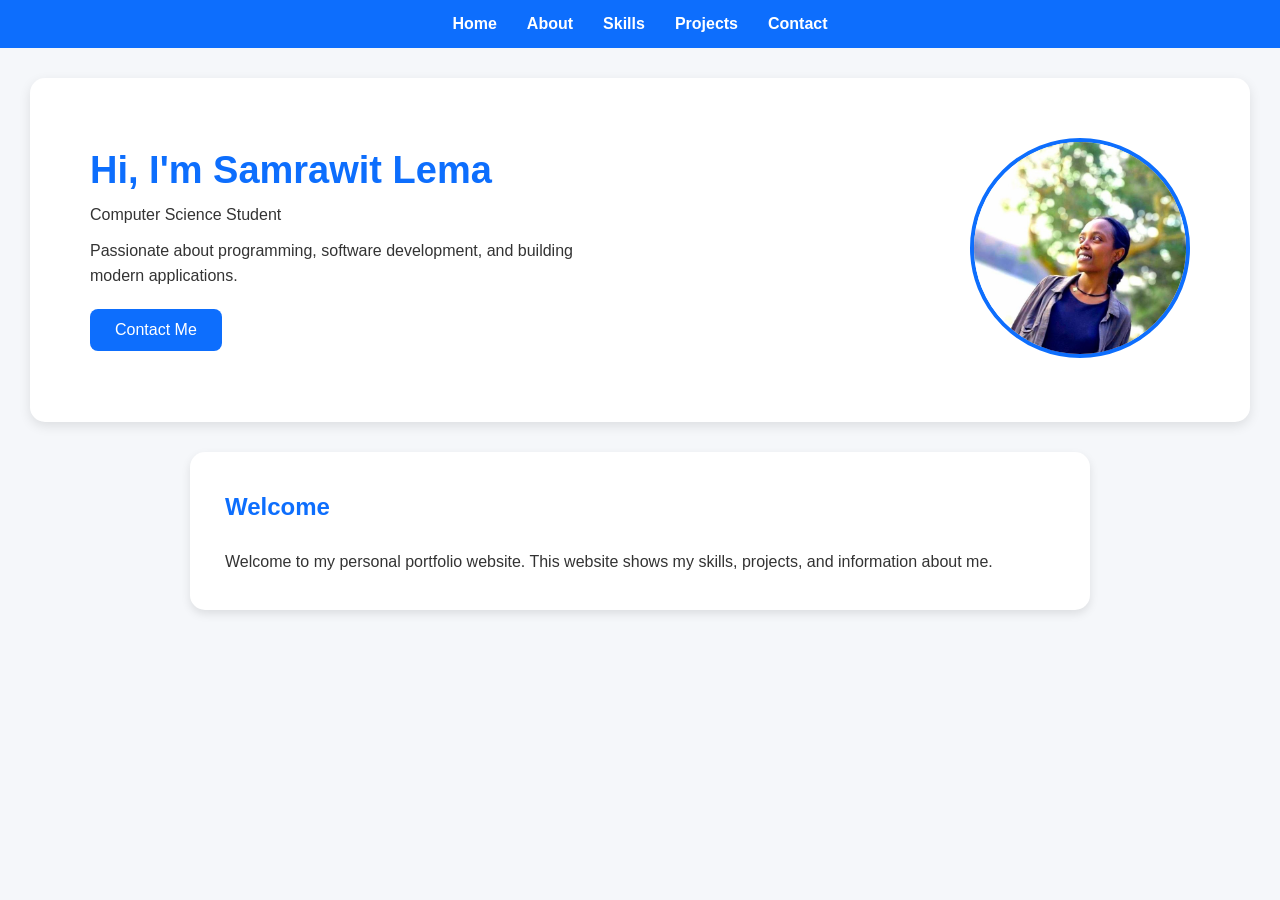
==== index.html @ cf8767c4 "Add files via upload" ====
<!DOCTYPE html>
<html>
<head>
<title>Samrawit Lema | Portfolio</title>
<link rel="stylesheet" href="style.css">
</head>

<body>

<nav>
<ul class="nav-menu">
<li><a href="index.html">Home</a></li>
<li><a href="about.html">About</a></li>
<li><a href="skills.html">Skills</a></li>
<li><a href="projects.html">Projects</a></li>
<li><a href="contact.html">Contact</a></li>
</ul>
</nav>

<header class="hero">

<div class="hero-text">
<h1>Hi, I'm Samrawit Lema</h1>
<p>Computer Science Student</p>

<p>
Passionate about programming, software development,
and building modern applications.
</p>

<a href="contact.html" class="btn">Contact Me</a>
</div>

<div class="hero-image">
<img src="profile.jpg" alt="My Profile Picture">
</div>

</header>

<section>
<h2>Welcome</h2>

<p>
Welcome to my personal portfolio website. This website shows my skills,
projects, and information about me.
</p>

</section>

</body>
</html>
---- style.css ----
/* RESET */
*{
margin:0;
padding:0;
box-sizing:border-box;
}

/* BODY */
body{
font-family: 'Segoe UI', Arial, sans-serif;
background:#f5f7fa;
color:#333;
}

/* NAVBAR */
nav{
background:#0d6efd;
padding:15px;
}

.nav-menu{
display:flex;
justify-content:center;
gap:30px;
list-style:none;
}

.nav-menu a{
color:white;
text-decoration:none;
font-weight:bold;
transition:0.3s;
}

.nav-menu a:hover{
color:#ffd43b;
}

/* HERO SECTION */
.hero{
display:flex;
align-items:center;
justify-content:space-between;
flex-wrap:wrap;
padding:60px;
margin:30px;

background:white;
border-radius:15px;
box-shadow:0 4px 12px rgba(0,0,0,0.1);
}

.hero-text{
max-width:500px;
}

.hero-text h1{
font-size:38px;
color:#0d6efd;
}

.hero-text p{
margin-top:10px;
line-height:1.6;
}

/* BUTTON */
.btn{
display:inline-block;
margin-top:20px;
padding:12px 25px;
background:#0d6efd;
color:white;
text-decoration:none;
border-radius:8px;
transition:0.3s;
}

.btn:hover{
background:#0b5ed7;
}

/* IMAGE */
.hero-image img{
width:220px;
height:220px;
border-radius:50%;
object-fit:cover;
border:4px solid #0d6efd;
}

/* SECTION */
section{
max-width:900px;
margin:20px auto;
padding:35px;

background:white;
border-radius:15px;
box-shadow:0 4px 10px rgba(0,0,0,0.1);

line-height:1.7;
}

/* HEADINGS */
h2{
color:#0d6efd;
margin-bottom:20px;
}

/* PROJECTS */
h3{
margin-top:15px;
color:#333;
}

/* ABOUT PAGE */
.about-container{
display:flex;
align-items:center;
justify-content:center;
gap:40px;
flex-wrap:wrap;
}

.about-image img{
width:200px;
height:200px;
border-radius:50%;
border:4px solid #0d6efd;
}
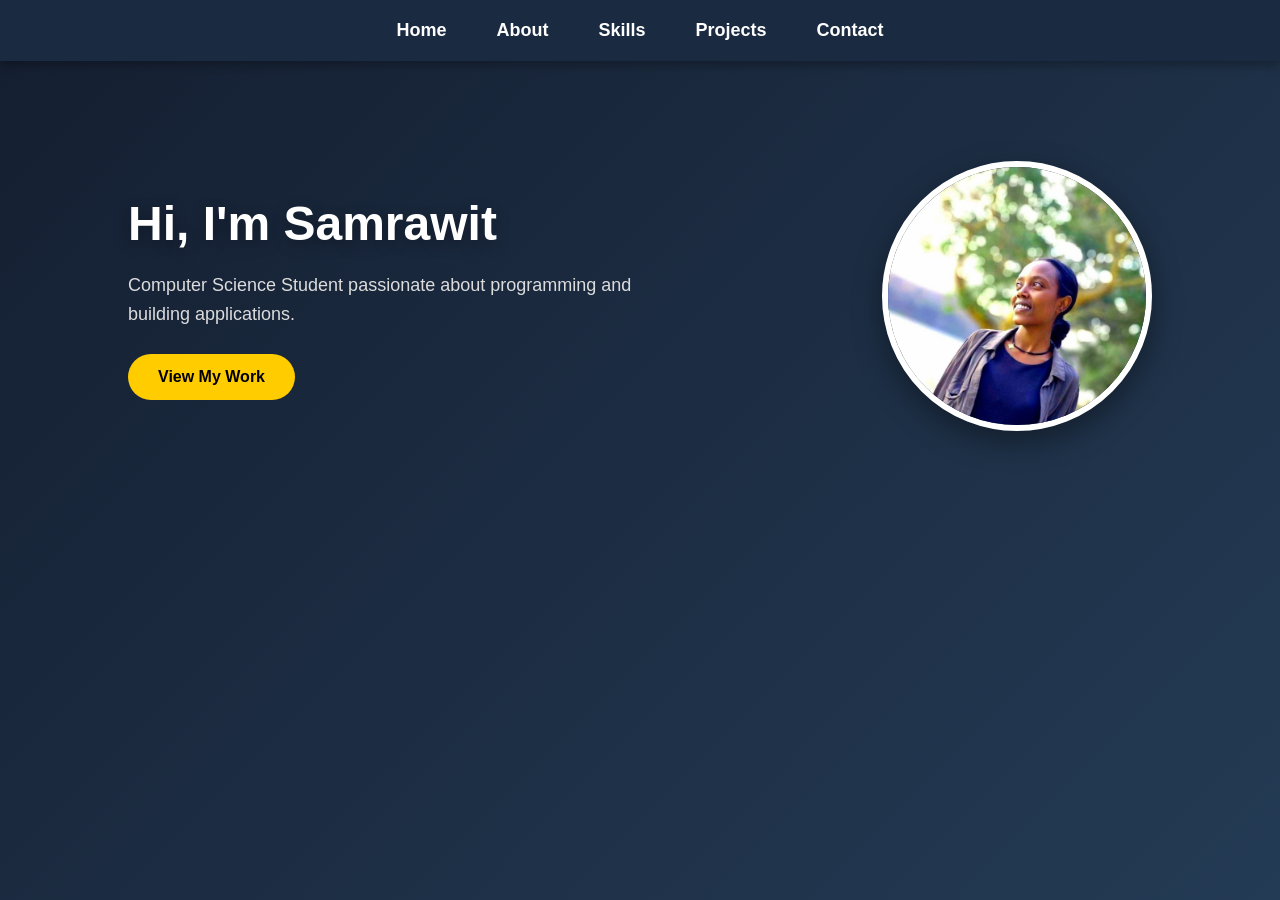
==== commit 9a257d41: "Add files via upload" ====
--- a/index.html
+++ b/index.html
@@ -1,7 +1,7 @@
 <!DOCTYPE html>
 <html>
 <head>
-<title>Samrawit Lema | Portfolio</title>
+<title>Home</title>
 <link rel="stylesheet" href="style.css">
 </head>
 
@@ -17,33 +17,17 @@
 </ul>
 </nav>
 
-<header class="hero">
+<section class="hero">
 
-<div class="hero-text">
-<h1>Hi, I'm Samrawit Lema</h1>
-<p>Computer Science Student</p>
-
-<p>
-Passionate about programming, software development,
-and building modern applications.
-</p>
-
-<a href="contact.html" class="btn">Contact Me</a>
+<div class="hero-content">
+  <h1>Hi, I'm Samrawit</h1>
+  <p>Computer Science Student passionate about programming and building applications.</p>
+  <a href="projects.html" class="btn">View My Work</a>
 </div>
 
 <div class="hero-image">
-<img src="profile.jpg" alt="My Profile Picture">
+  <img src="profile.jpg" alt="My Photo">
 </div>
-
-</header>
-
-<section>
-<h2>Welcome</h2>
-
-<p>
-Welcome to my personal portfolio website. This website shows my skills,
-projects, and information about me.
-</p>
 
 </section>
 
--- a/style.css
+++ b/style.css
@@ -1,131 +1,271 @@
-/* RESET */
-*{
-margin:0;
-padding:0;
-box-sizing:border-box;
-}
-
-/* BODY */
-body{
-font-family: 'Segoe UI', Arial, sans-serif;
-background:#f5f7fa;
-color:#333;
+/*RESET */
+* {
+  margin: 0;
+  padding: 0;
+  box-sizing: border-box;
+  font-family: 'Segoe UI', Tahoma, Geneva, Verdana, sans-serif;
+}
+
+/* BODY & BACKGROUND */
+body {
+  background: linear-gradient(135deg, #141e30, #243b55);
+  color: #fff;
+  min-height: 100vh;
 }
 
 /* NAVBAR */
-nav{
-background:#0d6efd;
-padding:15px;
-}
-
-.nav-menu{
-display:flex;
-justify-content:center;
-gap:30px;
-list-style:none;
-}
-
-.nav-menu a{
-color:white;
-text-decoration:none;
-font-weight:bold;
-transition:0.3s;
-}
-
-.nav-menu a:hover{
-color:#ffd43b;
-}
-
-/* HERO SECTION */
-.hero{
-display:flex;
-align-items:center;
-justify-content:space-between;
-flex-wrap:wrap;
-padding:60px;
-margin:30px;
-
-background:white;
-border-radius:15px;
-box-shadow:0 4px 12px rgba(0,0,0,0.1);
-}
-
-.hero-text{
-max-width:500px;
-}
-
-.hero-text h1{
-font-size:38px;
-color:#0d6efd;
-}
-
-.hero-text p{
-margin-top:10px;
-line-height:1.6;
+nav {
+  background: #1a2a40;
+  padding: 20px 0;
+  box-shadow: 0 4px 10px rgba(0,0,0,0.3);
+}
+
+.nav-menu {
+  display: flex;
+  justify-content: center;
+  list-style: none;
+}
+
+.nav-menu li {
+  margin: 0 25px;
+}
+
+.nav-menu a {
+  color: white;
+  text-decoration: none;
+  font-size: 18px;
+  font-weight: 600;
+  transition: 0.3s;
+}
+
+.nav-menu a:hover {
+  color: #ffcc00;
+}
+
+/*HERO SECTION */
+.hero {
+  display: flex;
+  align-items: center;
+  justify-content: space-between;
+  padding: 100px 10%;
+  gap: 50px;
+}
+
+.hero-content {
+  max-width: 50%;
+}
+
+.hero-content h1 {
+  font-size: 48px;
+  font-weight: 700;
+  margin-bottom: 20px;
+  color: white;
+  text-shadow: 0 4px 15px rgba(0,0,0,0.3);
+}
+
+.hero-content p {
+  font-size: 18px;
+  margin-bottom: 25px;
+  color: #dcdcdc;
+  line-height: 1.6;
+}
+
+/* HERO IMAGE */
+.hero-image img {
+  width: 270px;
+  height: 270px;
+  border-radius: 50%;
+  object-fit: cover;
+  border: 6px solid white;
+  box-shadow: 0 10px 30px rgba(0,0,0,0.4);
 }
 
 /* BUTTON */
-.btn{
-display:inline-block;
-margin-top:20px;
-padding:12px 25px;
-background:#0d6efd;
-color:white;
-text-decoration:none;
-border-radius:8px;
-transition:0.3s;
-}
-
-.btn:hover{
-background:#0b5ed7;
-}
-
-/* IMAGE */
-.hero-image img{
-width:220px;
-height:220px;
-border-radius:50%;
-object-fit:cover;
-border:4px solid #0d6efd;
-}
-
-/* SECTION */
-section{
-max-width:900px;
-margin:20px auto;
-padding:35px;
-
-background:white;
-border-radius:15px;
-box-shadow:0 4px 10px rgba(0,0,0,0.1);
-
-line-height:1.7;
-}
-
-/* HEADINGS */
-h2{
-color:#0d6efd;
-margin-bottom:20px;
-}
-
-/* PROJECTS */
-h3{
-margin-top:15px;
-color:#333;
-}
-
-/* ABOUT PAGE */
-.about-container{
-display:flex;
-align-items:center;
-justify-content:center;
-gap:40px;
-flex-wrap:wrap;
-}
-
-.about-image img{
-width:200px;
-height:200px;
-border-radius:50%;
-border:4px solid #0d6efd;
+.btn {
+  display: inline-block;
+  padding: 14px 30px;
+  background: #ffcc00;
+  color: black;
+  text-decoration: none;
+  border-radius: 30px;
+  font-weight: bold;
+  transition: 0.3s;
+}
+
+.btn:hover {
+  background: white;
+  transform: scale(1.05);
+}
+
+/* CONTAINER */
+.container {
+  width: 90%;
+  max-width: 1200px;
+  margin: 0 auto;
+  text-align: center;
+  padding: 60px 0;
+}
+
+/*TITLES*/
+.title {
+  font-size: 42px;
+  margin-bottom: 50px;
+  color: #ffffff;
+  font-weight: 700;
+}
+
+/*THE GRID (CARDS) */
+.grid {
+  display: flex;
+  flex-wrap: nowrap;      
+  justify-content: center;  
+  align-items: flex-start;
+  gap: 20px;                  
+}
+
+.card {
+  flex: 0 1 180px;                    
+  background: rgba(255,255,255,0.1);
+  padding: 20px;
+  border-radius: 20px;
+  box-shadow: 0 8px 20px rgba(0,0,0,0.15);
+  color: white;
+  text-align: center;
+  transition: 0.3s;
+}
+
+.card:hover {
+  transform: translateY(-8px) scale(1.03);
+}
+
+.card h3 {
+  color: #ffcc00;
+  margin-bottom: 10px;
+  font-size: 18px;
+  font-weight: 700;
+}
+
+.card p {
+  color: #f0f0f0;
+  font-size: 14px;
+  line-height: 1.5;
+}
+
+/* CONTACT GRID */
+.contact-grid {
+  display: grid;
+  grid-template-columns: 1fr 1fr;
+  gap: 30px;
+  margin-top: 40px;
+}
+
+.contact-info {
+  background: rgba(255,255,255,0.1);
+  padding: 30px;
+  border-radius: 15px;
+  box-shadow: 0 5px 15px rgba(0,0,0,0.2);
+  text-align: left;
+  color: white;
+}
+
+.contact-info h3 {
+  margin-bottom: 15px;
+  color: #ffcc00;
+}
+
+.contact-info p {
+  margin-bottom: 10px;
+}
+
+form {
+  background: rgba(255,255,255,0.1);
+  padding: 30px;
+  border-radius: 15px;
+  box-shadow: 0 5px 15px rgba(0,0,0,0.2);
+  color: white;
+}
+
+input,
+textarea {
+  width: 100%;
+  padding: 12px;
+  margin: 10px 0;
+  border-radius: 8px;
+  border: 1px solid #fff;
+  background: rgba(255,255,255,0.2);
+  color: white;
+}
+
+input::placeholder,
+textarea::placeholder {
+  color: #ddd;
+}
+
+button {
+  width: 100%;
+  padding: 12px;
+  background: #2d6cdf;
+  color: white;
+  border: none;
+  border-radius: 8px;
+  cursor: pointer;
+  transition: 0.3s;
+}
+
+button:hover {
+  background: #1a4fb3;
+}
+
+/*FOOTER*/
+footer {
+  text-align: center;
+  padding: 20px;
+  background: #1a2a40;
+  color: white;
+  margin-top: 40px;
+}
+
+/*RESPONSIVE*/
+@media (max-width: 768px) {
+  .hero {
+    flex-direction: column;
+    text-align: center;
+    padding: 60px 5%;
+  }
+
+  .hero-content {
+    max-width: 100%;
+  }
+
+  .hero-content h1 {
+    font-size: 32px;
+  }
+
+  .hero-image img {
+    width: 200px;
+    height: 200px;
+    margin-top: 20px;
+  }
+
+  .nav-menu {
+    flex-direction: column;
+  }
+
+  .nav-menu li {
+    margin: 10px 0;
+  }
+
+  .grid {
+    flex-wrap: wrap;          
+    justify-content: center; 
+  }
+
+  .card {
+    flex: 0 1 100%;           
+    margin-bottom: 20px;
+  }
+
+  .contact-grid {
+    grid-template-columns: 1fr;
+  }
 }
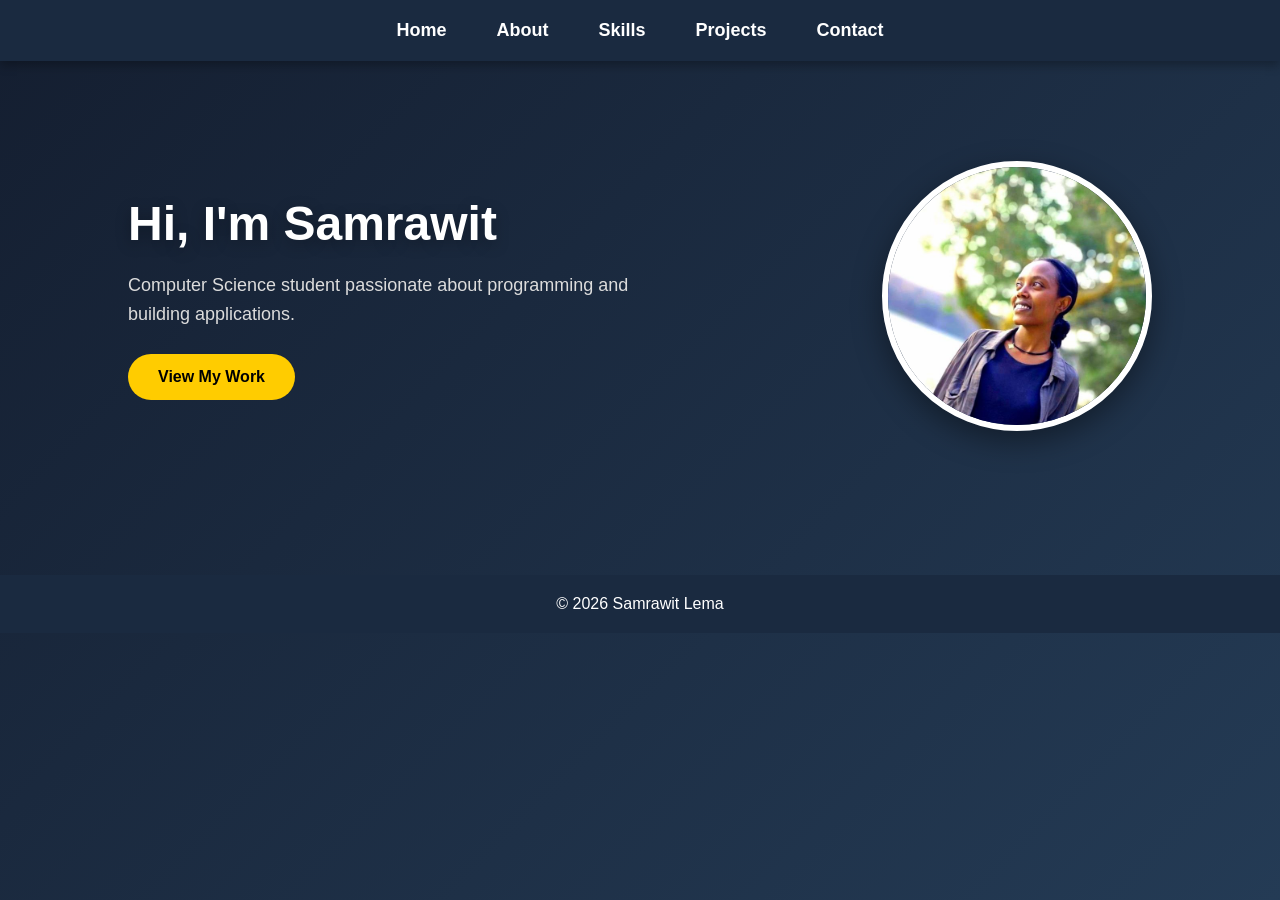
==== commit 3418c859: "Add files via upload" ====
--- a/index.html
+++ b/index.html
@@ -1,35 +1,35 @@
 <!DOCTYPE html>
 <html>
 <head>
-<title>Home</title>
-<link rel="stylesheet" href="style.css">
+  <title>Home</title>
+  <link rel="stylesheet" href="style.css">
 </head>
-
 <body>
 
 <nav>
-<ul class="nav-menu">
-<li><a href="index.html">Home</a></li>
-<li><a href="about.html">About</a></li>
-<li><a href="skills.html">Skills</a></li>
-<li><a href="projects.html">Projects</a></li>
-<li><a href="contact.html">Contact</a></li>
-</ul>
+  <ul class="nav-menu">
+    <li><a href="index.html">Home</a></li>
+    <li><a href="about.html">About</a></li>
+    <li><a href="skills.html">Skills</a></li>
+    <li><a href="projects.html">Projects</a></li>
+    <li><a href="contact.html">Contact</a></li>
+  </ul>
 </nav>
 
 <section class="hero">
+  <div class="hero-content">
+    <h1>Hi, I'm Samrawit</h1>
+    <p>Computer Science student passionate about programming and building applications.</p>
+    <a href="projects.html" class="btn">View My Work</a>
+  </div>
+  <div class="hero-image">
+    <img src="profile.jpg" alt="My Photo">
+  </div>
+</section>
 
-<div class="hero-content">
-  <h1>Hi, I'm Samrawit</h1>
-  <p>Computer Science Student passionate about programming and building applications.</p>
-  <a href="projects.html" class="btn">View My Work</a>
-</div>
-
-<div class="hero-image">
-  <img src="profile.jpg" alt="My Photo">
-</div>
-
-</section>
+<footer>
+  &copy; 2026 Samrawit Lema
+</footer>
 
 </body>
 </html>
--- a/style.css
+++ b/style.css
@@ -1,4 +1,4 @@
-/*RESET */
+/* ================= RESET ================= */
 * {
   margin: 0;
   padding: 0;
@@ -6,14 +6,14 @@
   font-family: 'Segoe UI', Tahoma, Geneva, Verdana, sans-serif;
 }
 
-/* BODY & BACKGROUND */
+/* ================= BODY ================= */
 body {
   background: linear-gradient(135deg, #141e30, #243b55);
   color: #fff;
   min-height: 100vh;
 }
 
-/* NAVBAR */
+/* ================= NAVBAR ================= */
 nav {
   background: #1a2a40;
   padding: 20px 0;
@@ -42,7 +42,7 @@
   color: #ffcc00;
 }
 
-/*HERO SECTION */
+/* ================= HERO SECTION ================= */
 .hero {
   display: flex;
   align-items: center;
@@ -53,6 +53,7 @@
 
 .hero-content {
   max-width: 50%;
+  text-align: left;
 }
 
 .hero-content h1 {
@@ -80,7 +81,7 @@
   box-shadow: 0 10px 30px rgba(0,0,0,0.4);
 }
 
-/* BUTTON */
+/* ================= BUTTONS ================= */
 .btn {
   display: inline-block;
   padding: 14px 30px;
@@ -97,7 +98,7 @@
   transform: scale(1.05);
 }
 
-/* CONTAINER */
+/* ================= CONTAINER ================= */
 .container {
   width: 90%;
   max-width: 1200px;
@@ -106,7 +107,7 @@
   padding: 60px 0;
 }
 
-/*TITLES*/
+/* ================= TITLES ================= */
 .title {
   font-size: 42px;
   margin-bottom: 50px;
@@ -114,18 +115,18 @@
   font-weight: 700;
 }
 
-/*THE GRID (CARDS) */
+/* ================= CARDS GRID ================= */
 .grid {
   display: flex;
-  flex-wrap: nowrap;      
-  justify-content: center;  
+  flex-wrap: nowrap;          /* horizontal row */
+  justify-content: center;    /* center horizontally */
   align-items: flex-start;
-  gap: 20px;                  
+  gap: 20px;
 }
 
 .card {
-  flex: 0 1 180px;                    
-  background: rgba(255,255,255,0.1);
+  flex: 0 1 180px;                     /* card width */
+  background: rgba(255,255,255,0.1);   /* transparent card */
   padding: 20px;
   border-radius: 20px;
   box-shadow: 0 8px 20px rgba(0,0,0,0.15);
@@ -151,10 +152,10 @@
   line-height: 1.5;
 }
 
-/* CONTACT GRID */
+/* ================= CONTACT GRID ================= */
 .contact-grid {
   display: grid;
-  grid-template-columns: 1fr 1fr;
+  grid-template-columns: 1fr 1fr; /* info + form */
   gap: 30px;
   margin-top: 40px;
 }
@@ -164,7 +165,7 @@
   padding: 30px;
   border-radius: 15px;
   box-shadow: 0 5px 15px rgba(0,0,0,0.2);
-  text-align: left;
+  text-align: center;
   color: white;
 }
 
@@ -183,6 +184,7 @@
   border-radius: 15px;
   box-shadow: 0 5px 15px rgba(0,0,0,0.2);
   color: white;
+  text-align: center;
 }
 
 input,
@@ -216,7 +218,7 @@
   background: #1a4fb3;
 }
 
-/*FOOTER*/
+/* ================= FOOTER ================= */
 footer {
   text-align: center;
   padding: 20px;
@@ -225,7 +227,7 @@
   margin-top: 40px;
 }
 
-/*RESPONSIVE*/
+/* ================= RESPONSIVE ================= */
 @media (max-width: 768px) {
   .hero {
     flex-direction: column;
@@ -256,12 +258,12 @@
   }
 
   .grid {
-    flex-wrap: wrap;          
-    justify-content: center; 
+    flex-wrap: wrap;
+    justify-content: center;
   }
 
   .card {
-    flex: 0 1 100%;           
+    flex: 0 1 100%;
     margin-bottom: 20px;
   }
 
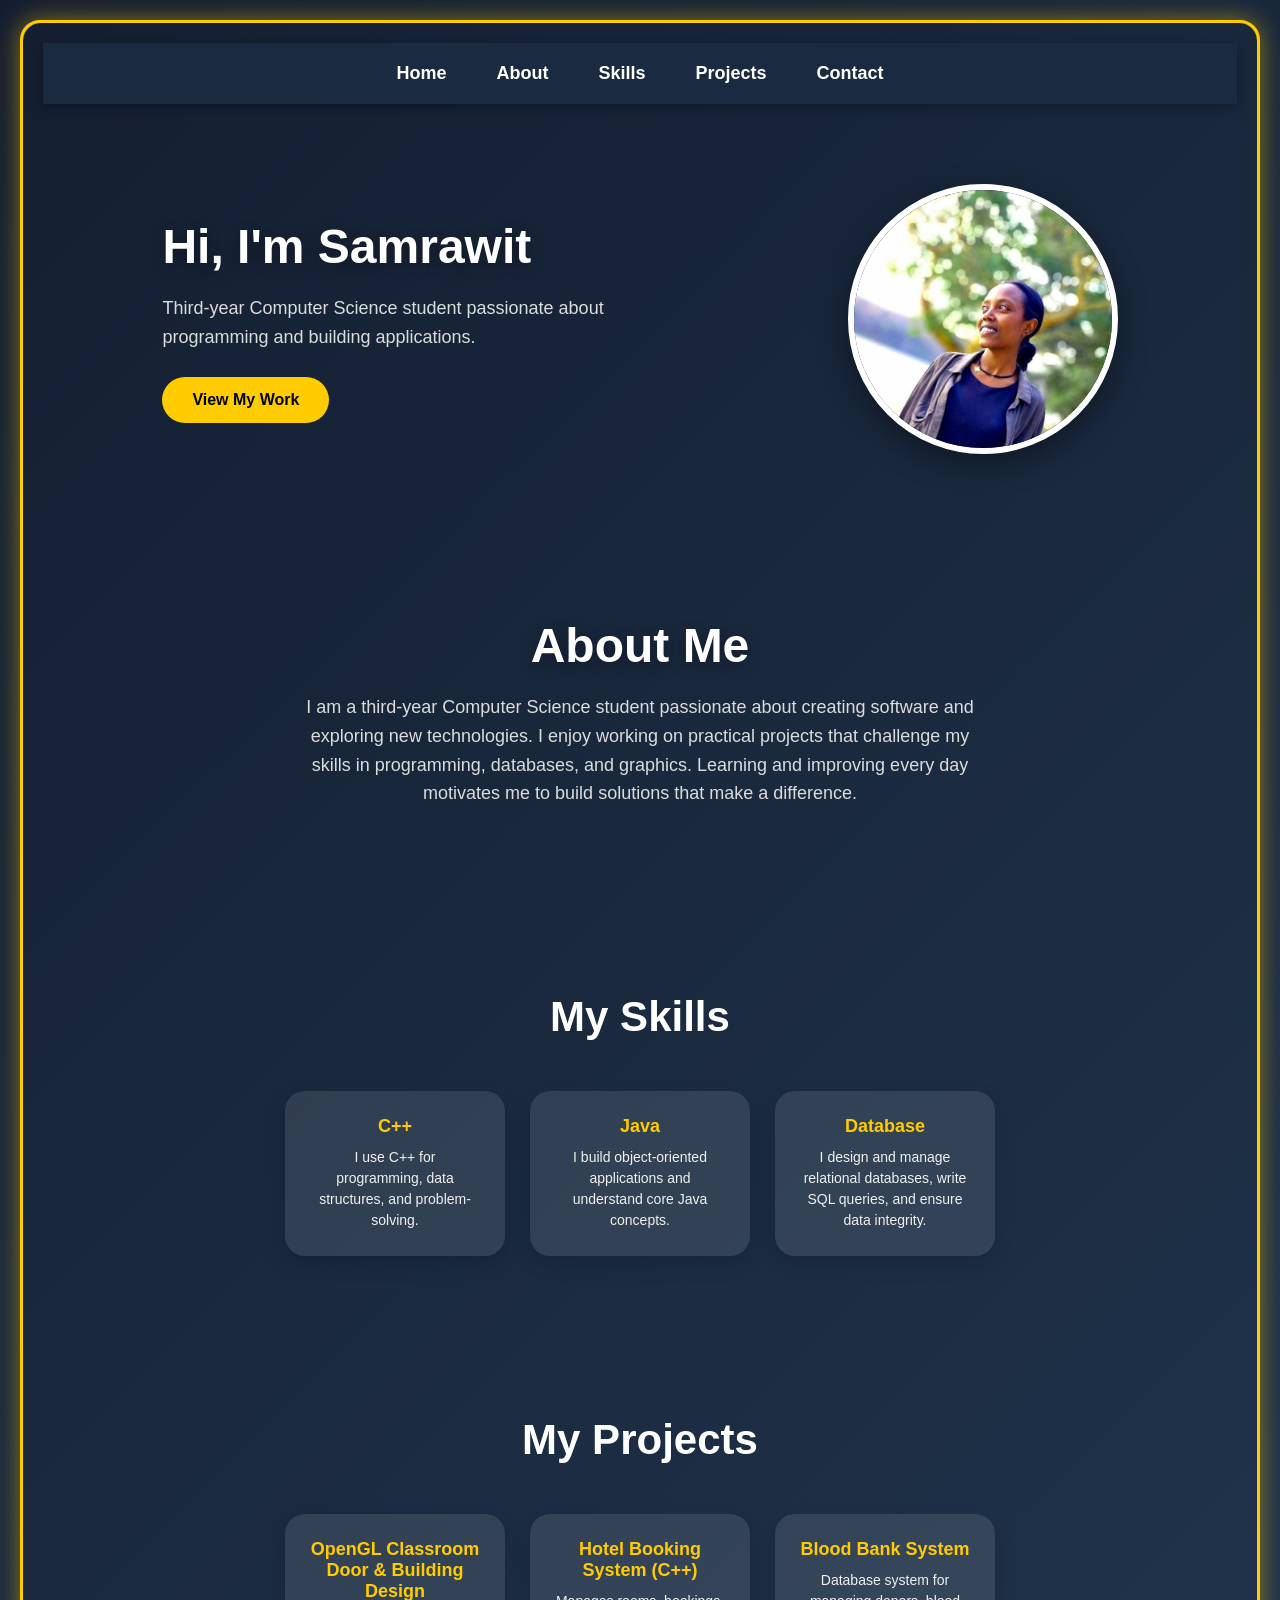
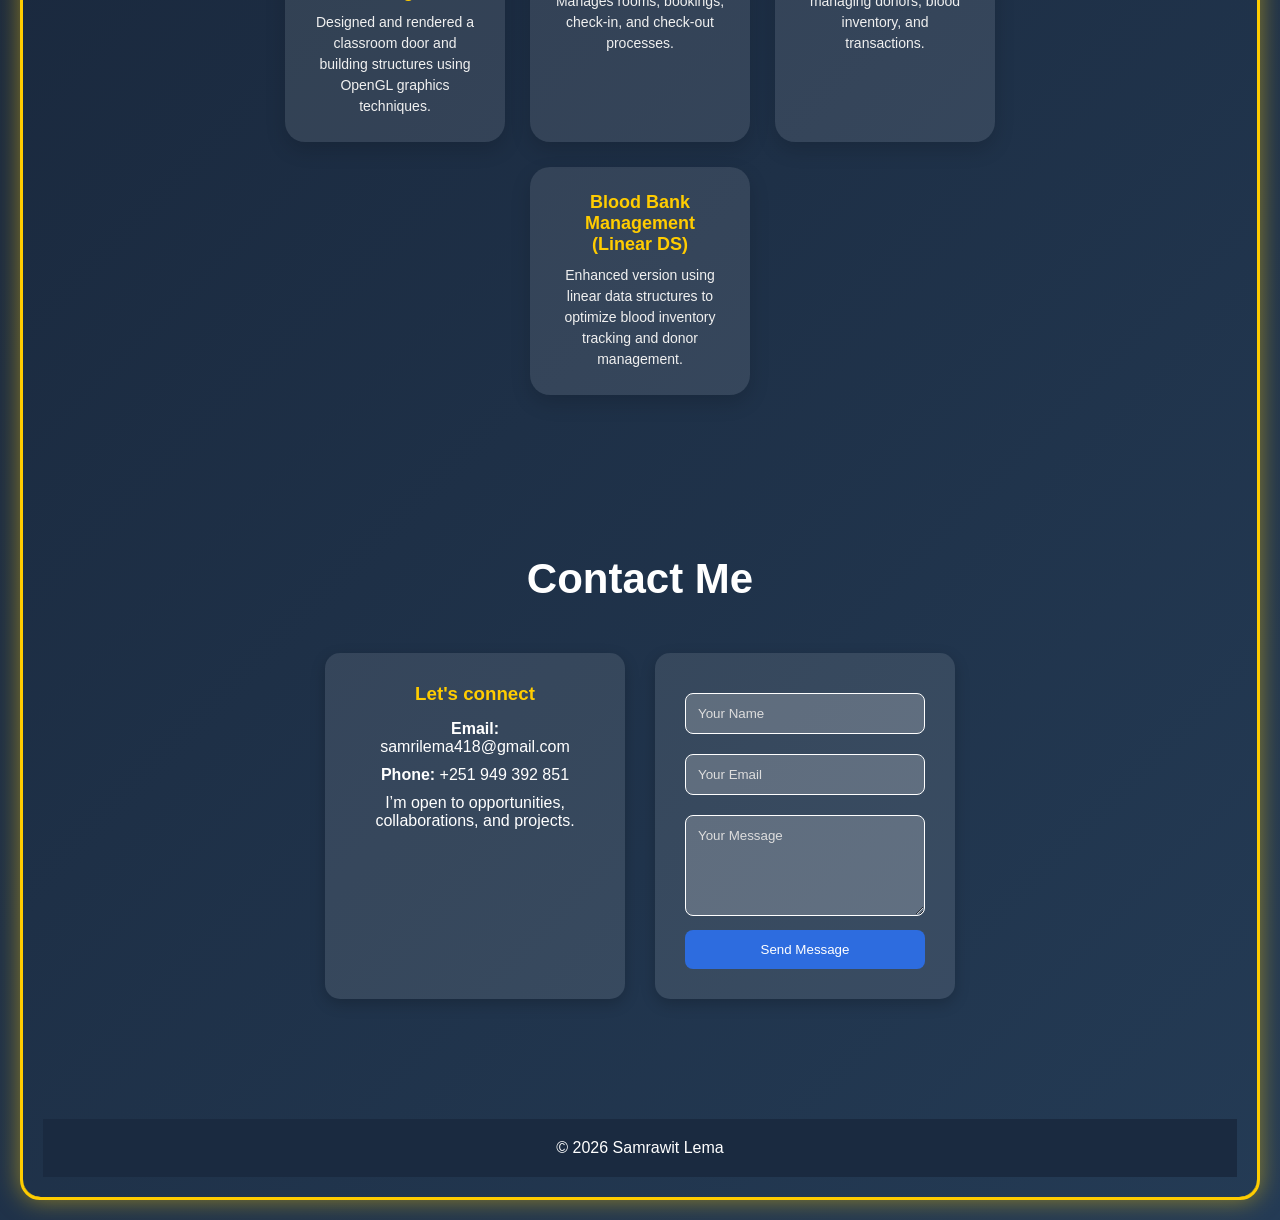
==== commit e95e8fa6: "Add files via upload" ====
--- a/index.html
+++ b/index.html
@@ -1,35 +1,125 @@
 <!DOCTYPE html>
-<html>
+<html lang="en">
 <head>
-  <title>Home</title>
-  <link rel="stylesheet" href="style.css">
+<meta charset="UTF-8">
+<title>Samrawit Lema | Portfolio</title>
+<link rel="stylesheet" href="style.css">
 </head>
+
 <body>
 
+<!-- NAVBAR -->
 <nav>
   <ul class="nav-menu">
-    <li><a href="index.html">Home</a></li>
-    <li><a href="about.html">About</a></li>
-    <li><a href="skills.html">Skills</a></li>
-    <li><a href="projects.html">Projects</a></li>
-    <li><a href="contact.html">Contact</a></li>
+    <li><a href="#home">Home</a></li>
+    <li><a href="#about">About</a></li>
+    <li><a href="#skills">Skills</a></li>
+    <li><a href="#projects">Projects</a></li>
+    <li><a href="#contact">Contact</a></li>
   </ul>
 </nav>
 
-<section class="hero">
+<!-- HOME -->
+<section id="home" class="hero">
   <div class="hero-content">
     <h1>Hi, I'm Samrawit</h1>
-    <p>Computer Science student passionate about programming and building applications.</p>
-    <a href="projects.html" class="btn">View My Work</a>
+    <p>Third-year Computer Science student passionate about programming and building applications.</p>
+    <a href="#projects" class="btn">View My Work</a>
   </div>
   <div class="hero-image">
     <img src="profile.jpg" alt="My Photo">
   </div>
 </section>
 
+<!-- ABOUT -->
+<section id="about" class="hero">
+  <div class="hero-content">
+    <h1>About Me</h1>
+    <p>
+      I am a third-year Computer Science student passionate about creating software and exploring new technologies. 
+      I enjoy working on practical projects that challenge my skills in programming, databases, and graphics. 
+      Learning and improving every day motivates me to build solutions that make a difference.
+    </p>
+  </div>
+</section>
+
+<!-- SKILLS -->
+<section id="skills" class="container">
+  <h2 class="title">My Skills</h2>
+
+  <div class="grid">
+    <div class="card">
+      <h3>C++</h3>
+      <p>I use C++ for programming, data structures, and problem-solving.</p>
+    </div>
+
+    <div class="card">
+      <h3>Java</h3>
+      <p>I build object-oriented applications and understand core Java concepts.</p>
+    </div>
+
+   <div class="card">
+  <h3>Database</h3>
+  <p>I design and manage relational databases, write SQL queries, and ensure data integrity.</p>
+</div>
+
+  </div>
+</section>
+
+<!-- PROJECTS -->
+<section id="projects" class="container">
+  <h2 class="title">My Projects</h2>
+
+  <dive class="grid">
+  <div class="card">
+    <h3>OpenGL Classroom Door & Building Design</h3>
+    <p>Designed and rendered a classroom door and building structures using OpenGL graphics techniques.</p>
+  </div>
+
+
+    <div class="card">
+      <h3>Hotel Booking System (C++)</h3>
+      <p>Manages rooms, bookings, check-in, and check-out processes.</p>
+    </div>
+
+    <div class="card">
+      <h3>Blood Bank System</h3>
+      <p>Database system for managing donors, blood inventory, and transactions.</p>
+    </div>
+
+    
+    <div class="card">
+  <h3>Blood Bank Management (Linear DS)</h3>
+  <p>Enhanced version using linear data structures to optimize blood inventory tracking and donor management.</p>
+</div>
+
+  </div>
+</section>
+
+<!-- CONTACT -->
+<section id="contact" class="container">
+  <h2 class="title">Contact Me</h2>
+
+  <div class="contact-grid">
+    <div class="contact-info">
+      <h3>Let's connect</h3>
+      <p><strong>Email:</strong> samrilema418@gmail.com</p>
+      <p><strong>Phone:</strong> +251 949 392 851</p>
+      <p>I’m open to opportunities, collaborations, and projects.</p>
+    </div>
+
+    <form>
+      <input type="text" placeholder="Your Name" required>
+      <input type="email" placeholder="Your Email" required>
+      <textarea rows="5" placeholder="Your Message"></textarea>
+      <button type="submit">Send Message</button>
+    </form>
+  </div>
+</section>
+
 <footer>
   &copy; 2026 Samrawit Lema
 </footer>
-
+<script src="frame.js"></script>
 </body>
 </html>
--- a/style.css
+++ b/style.css
@@ -13,11 +13,55 @@
   min-height: 100vh;
 }
 
+html {
+  scroll-behavior: smooth;
+}
+
+/* ================= JS FRAME (NEON GLOW) ================= */
+.js-frame {
+  margin: 20px;
+  padding: 20px;
+  border: 3px solid #ffcc00;
+  border-radius: 20px;
+  box-shadow: 0 0 25px rgba(255,204,0,0.5);
+  position: relative;
+  overflow: hidden;
+  transition: 0.5s;
+}
+
+.js-frame:hover {
+  box-shadow: 0 0 40px rgba(255,204,0,0.8), 0 0 60px rgba(255,204,0,0.5);
+  transform: scale(1.01);
+}
+
+.js-frame::before {
+  content: '';
+  position: absolute;
+  top: -2px;
+  left: -2px;
+  right: -2px;
+  bottom: -2px;
+  border: 2px solid #ffcc00;
+  border-radius: 20px;
+  box-shadow: 0 0 20px #ffcc00;
+  animation: glow 2s infinite alternate;
+  pointer-events: none;
+}
+
+@keyframes glow {
+  0% { box-shadow: 0 0 20px #ffcc00; }
+  50% { box-shadow: 0 0 30px #ffcc00, 0 0 60px #ff9900; }
+  100% { box-shadow: 0 0 40px #ffcc00, 0 0 80px #ff9900; }
+}
+
 /* ================= NAVBAR ================= */
 nav {
   background: #1a2a40;
   padding: 20px 0;
   box-shadow: 0 4px 10px rgba(0,0,0,0.3);
+  position: sticky;
+  top: 0;
+  z-index: 1000;
 }
 
 .nav-menu {
@@ -42,12 +86,16 @@
   color: #ffcc00;
 }
 
-/* ================= HERO SECTION ================= */
+/* ================= SECTIONS ================= */
+section {
+  padding: 80px 10%;
+}
+
+/* ================= HERO (HOME + ABOUT) ================= */
 .hero {
   display: flex;
   align-items: center;
   justify-content: space-between;
-  padding: 100px 10%;
   gap: 50px;
 }
 
@@ -56,6 +104,21 @@
   text-align: left;
 }
 
+/* ================= ABOUT SECTION CENTERED ================= */
+#about {
+  display: flex;
+  justify-content: center;
+  align-items: center;
+  text-align: center;
+  flex-direction: column;
+}
+
+#about .hero-content {
+  max-width: 700px;
+  text-align: center;
+}
+
+/* ================= TEXT ================= */
 .hero-content h1 {
   font-size: 48px;
   font-weight: 700;
@@ -71,7 +134,7 @@
   line-height: 1.6;
 }
 
-/* HERO IMAGE */
+/* ================= HERO IMAGE ================= */
 .hero-image img {
   width: 270px;
   height: 270px;
@@ -81,7 +144,7 @@
   box-shadow: 0 10px 30px rgba(0,0,0,0.4);
 }
 
-/* ================= BUTTONS ================= */
+/* ================= BUTTON ================= */
 .btn {
   display: inline-block;
   padding: 14px 30px;
@@ -104,35 +167,33 @@
   max-width: 1200px;
   margin: 0 auto;
   text-align: center;
-  padding: 60px 0;
 }
 
 /* ================= TITLES ================= */
 .title {
   font-size: 42px;
   margin-bottom: 50px;
-  color: #ffffff;
   font-weight: 700;
 }
 
-/* ================= CARDS GRID ================= */
+/* ================= GRID ================= */
 .grid {
   display: flex;
-  flex-wrap: nowrap;          /* horizontal row */
-  justify-content: center;    /* center horizontally */
-  align-items: flex-start;
-  gap: 20px;
-}
-
+  justify-content: center;
+  align-items: stretch;
+  gap: 25px;
+  flex-wrap: wrap;
+}
+
+/* ================= CARDS ================= */
 .card {
-  flex: 0 1 180px;                     /* card width */
-  background: rgba(255,255,255,0.1);   /* transparent card */
-  padding: 20px;
+  width: 220px;
+  background: rgba(255,255,255,0.1);
+  padding: 25px;
   border-radius: 20px;
+  text-align: center;
+  transition: 0.3s;
   box-shadow: 0 8px 20px rgba(0,0,0,0.15);
-  color: white;
-  text-align: center;
-  transition: 0.3s;
 }
 
 .card:hover {
@@ -143,7 +204,6 @@
   color: #ffcc00;
   margin-bottom: 10px;
   font-size: 18px;
-  font-weight: 700;
 }
 
 .card p {
@@ -152,21 +212,24 @@
   line-height: 1.5;
 }
 
-/* ================= CONTACT GRID ================= */
+/* ================= CONTACT ================= */
 .contact-grid {
-  display: grid;
-  grid-template-columns: 1fr 1fr; /* info + form */
+  display: flex;
+  justify-content: center;
+  align-items: stretch;
   gap: 30px;
+  flex-wrap: wrap;
   margin-top: 40px;
 }
 
-.contact-info {
+.contact-info,
+form {
+  width: 300px;
   background: rgba(255,255,255,0.1);
   padding: 30px;
   border-radius: 15px;
   box-shadow: 0 5px 15px rgba(0,0,0,0.2);
   text-align: center;
-  color: white;
 }
 
 .contact-info h3 {
@@ -176,15 +239,6 @@
 
 .contact-info p {
   margin-bottom: 10px;
-}
-
-form {
-  background: rgba(255,255,255,0.1);
-  padding: 30px;
-  border-radius: 15px;
-  box-shadow: 0 5px 15px rgba(0,0,0,0.2);
-  color: white;
-  text-align: center;
 }
 
 input,
@@ -232,7 +286,6 @@
   .hero {
     flex-direction: column;
     text-align: center;
-    padding: 60px 5%;
   }
 
   .hero-content {
@@ -258,16 +311,16 @@
   }
 
   .grid {
-    flex-wrap: wrap;
-    justify-content: center;
+    flex-direction: column;
+    align-items: center;
   }
 
   .card {
-    flex: 0 1 100%;
-    margin-bottom: 20px;
+    width: 90%;
   }
 
   .contact-grid {
-    grid-template-columns: 1fr;
+    flex-direction: column;
+    align-items: center;
   }
 }
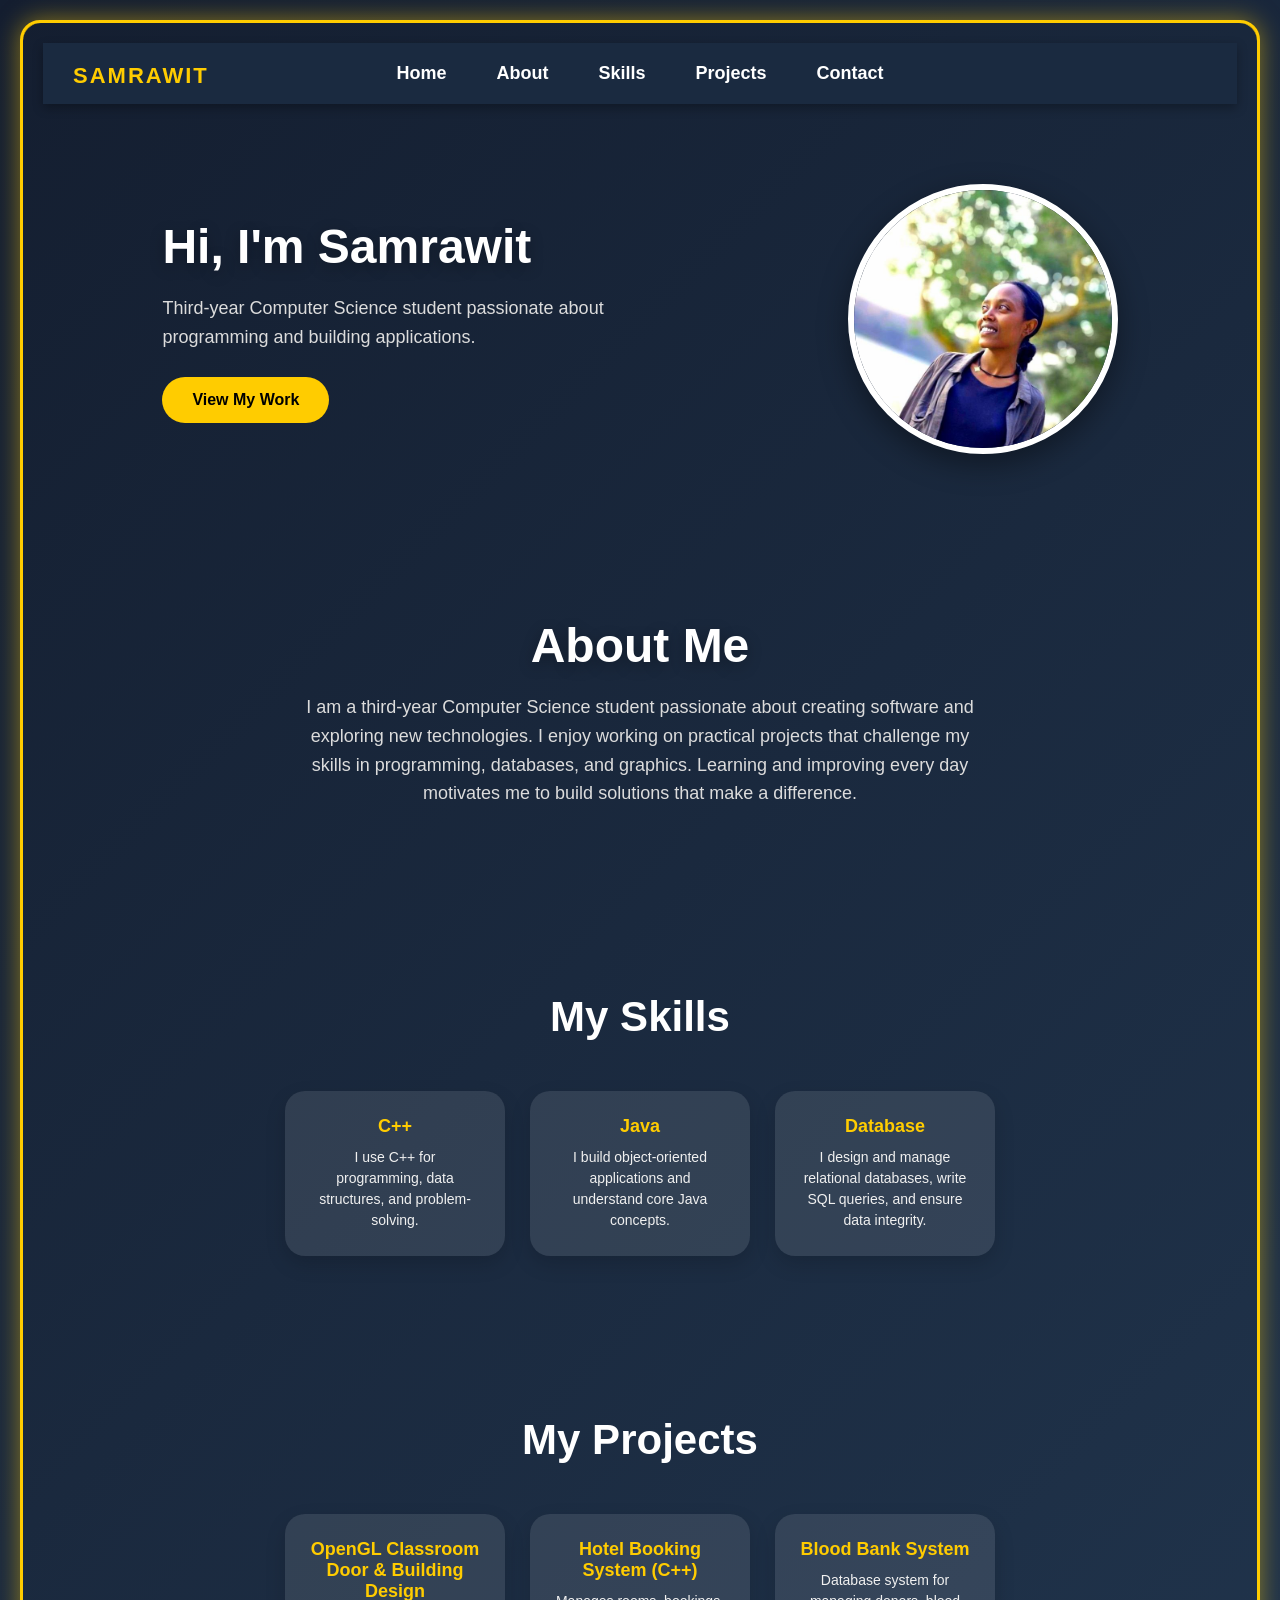
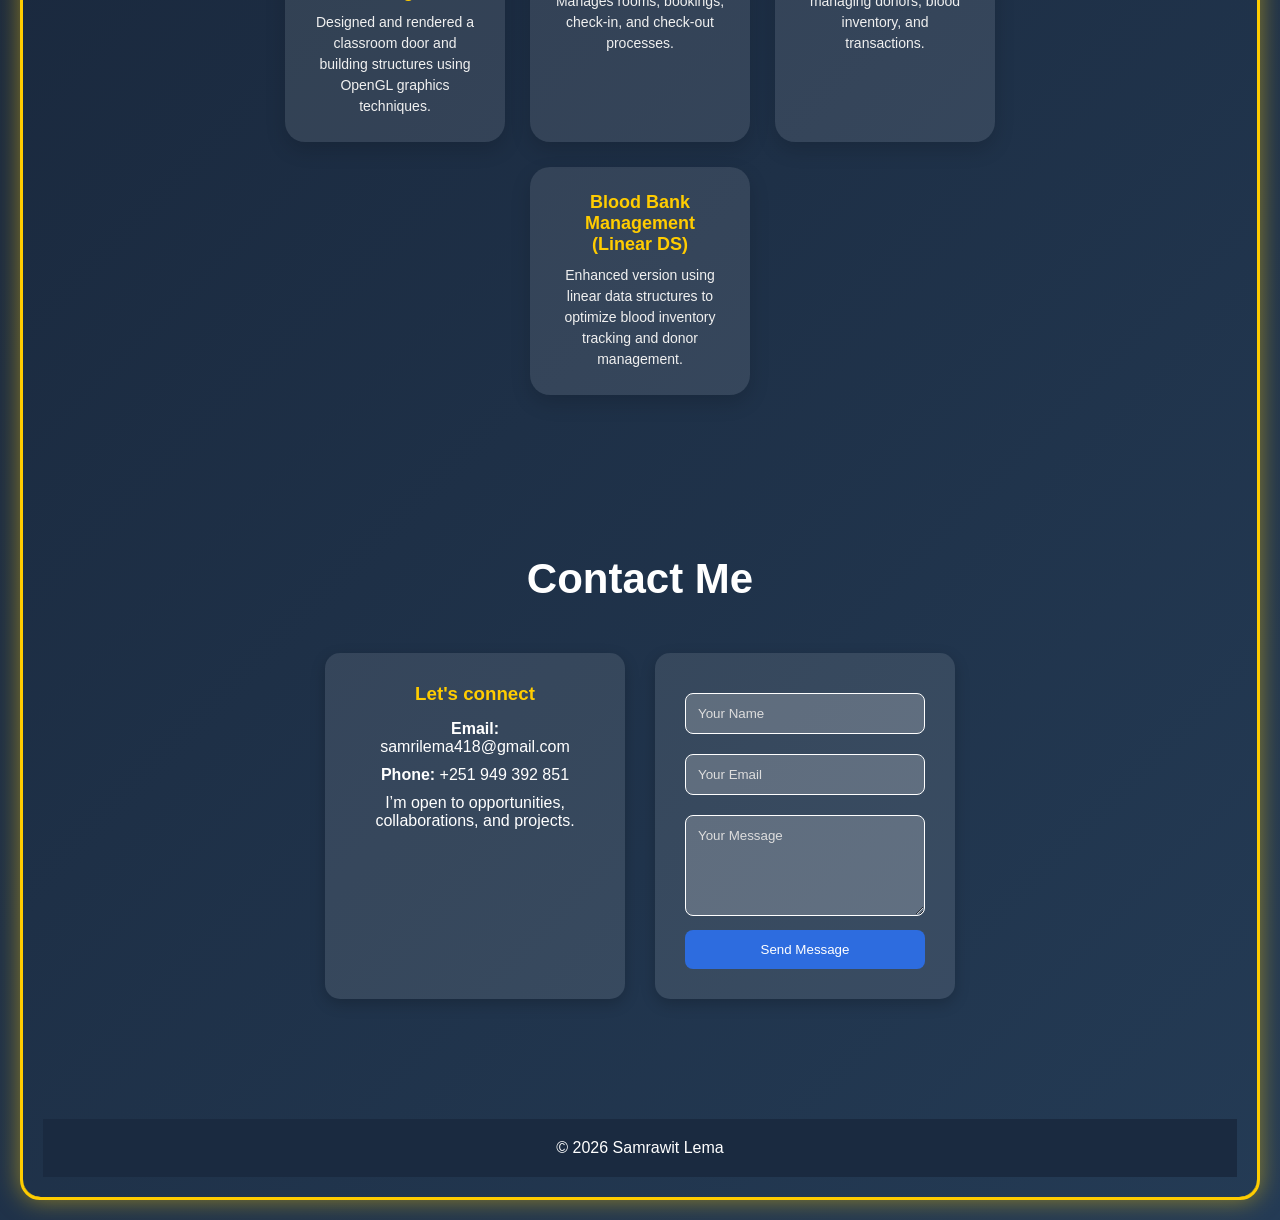
==== commit 5c233ad9: "Add files via upload" ====
--- a/index.html
+++ b/index.html
@@ -9,7 +9,14 @@
 <body>
 
 <!-- NAVBAR -->
+
 <nav>
+
+    <div class="nav-container">
+    
+    <!-- LOGO -->
+    <div class="logo">SAMRAWIT</div>
+
   <ul class="nav-menu">
     <li><a href="#home">Home</a></li>
     <li><a href="#about">About</a></li>
@@ -70,7 +77,7 @@
 <section id="projects" class="container">
   <h2 class="title">My Projects</h2>
 
-  <dive class="grid">
+  <div class="grid">
   <div class="card">
     <h3>OpenGL Classroom Door & Building Design</h3>
     <p>Designed and rendered a classroom door and building structures using OpenGL graphics techniques.</p>
--- a/style.css
+++ b/style.css
@@ -1,4 +1,4 @@
-/* ================= RESET ================= */
+/* RESET u*/
 * {
   margin: 0;
   padding: 0;
@@ -6,7 +6,7 @@
   font-family: 'Segoe UI', Tahoma, Geneva, Verdana, sans-serif;
 }
 
-/* ================= BODY ================= */
+/* BODY */
 body {
   background: linear-gradient(135deg, #141e30, #243b55);
   color: #fff;
@@ -17,7 +17,7 @@
   scroll-behavior: smooth;
 }
 
-/* ================= JS FRAME (NEON GLOW) ================= */
+/* JS FRAME */
 .js-frame {
   margin: 20px;
   padding: 20px;
@@ -54,7 +54,7 @@
   100% { box-shadow: 0 0 40px #ffcc00, 0 0 80px #ff9900; }
 }
 
-/* ================= NAVBAR ================= */
+/* NAVBAR */
 nav {
   background: #1a2a40;
   padding: 20px 0;
@@ -64,6 +64,17 @@
   z-index: 1000;
 }
 
+/* LOGO (ADDED ONLY) */
+.logo {
+  position: absolute;
+  left: 30px;
+  top: 20px;
+  font-size: 22px;
+  font-weight: bold;
+  color: #ffcc00;
+  letter-spacing: 2px;
+}
+
 .nav-menu {
   display: flex;
   justify-content: center;
@@ -86,12 +97,12 @@
   color: #ffcc00;
 }
 
-/* ================= SECTIONS ================= */
+/* SECTION */
 section {
   padding: 80px 10%;
 }
 
-/* ================= HERO (HOME + ABOUT) ================= */
+/* HERO (HOME + ABOUT)  */
 .hero {
   display: flex;
   align-items: center;
@@ -104,7 +115,7 @@
   text-align: left;
 }
 
-/* ================= ABOUT SECTION CENTERED ================= */
+/* ABOUT SECTION CENTERED */
 #about {
   display: flex;
   justify-content: center;
@@ -118,7 +129,7 @@
   text-align: center;
 }
 
-/* ================= TEXT ================= */
+/* TEXT */
 .hero-content h1 {
   font-size: 48px;
   font-weight: 700;
@@ -134,7 +145,7 @@
   line-height: 1.6;
 }
 
-/* ================= HERO IMAGE ================= */
+/* HERO IMAGE */
 .hero-image img {
   width: 270px;
   height: 270px;
@@ -144,7 +155,7 @@
   box-shadow: 0 10px 30px rgba(0,0,0,0.4);
 }
 
-/* ================= BUTTON ================= */
+/* BUTTON */
 .btn {
   display: inline-block;
   padding: 14px 30px;
@@ -161,7 +172,7 @@
   transform: scale(1.05);
 }
 
-/* ================= CONTAINER ================= */
+/* CONTAINER */
 .container {
   width: 90%;
   max-width: 1200px;
@@ -169,14 +180,14 @@
   text-align: center;
 }
 
-/* ================= TITLES ================= */
+/* TITLES */
 .title {
   font-size: 42px;
   margin-bottom: 50px;
   font-weight: 700;
 }
 
-/* ================= GRID ================= */
+/* GRID */
 .grid {
   display: flex;
   justify-content: center;
@@ -185,7 +196,7 @@
   flex-wrap: wrap;
 }
 
-/* ================= CARDS ================= */
+/* CARDS */
 .card {
   width: 220px;
   background: rgba(255,255,255,0.1);
@@ -212,7 +223,7 @@
   line-height: 1.5;
 }
 
-/* ================= CONTACT ================= */
+/* CONTACT */
 .contact-grid {
   display: flex;
   justify-content: center;
@@ -272,7 +283,7 @@
   background: #1a4fb3;
 }
 
-/* ================= FOOTER ================= */
+/* FOOTER */
 footer {
   text-align: center;
   padding: 20px;
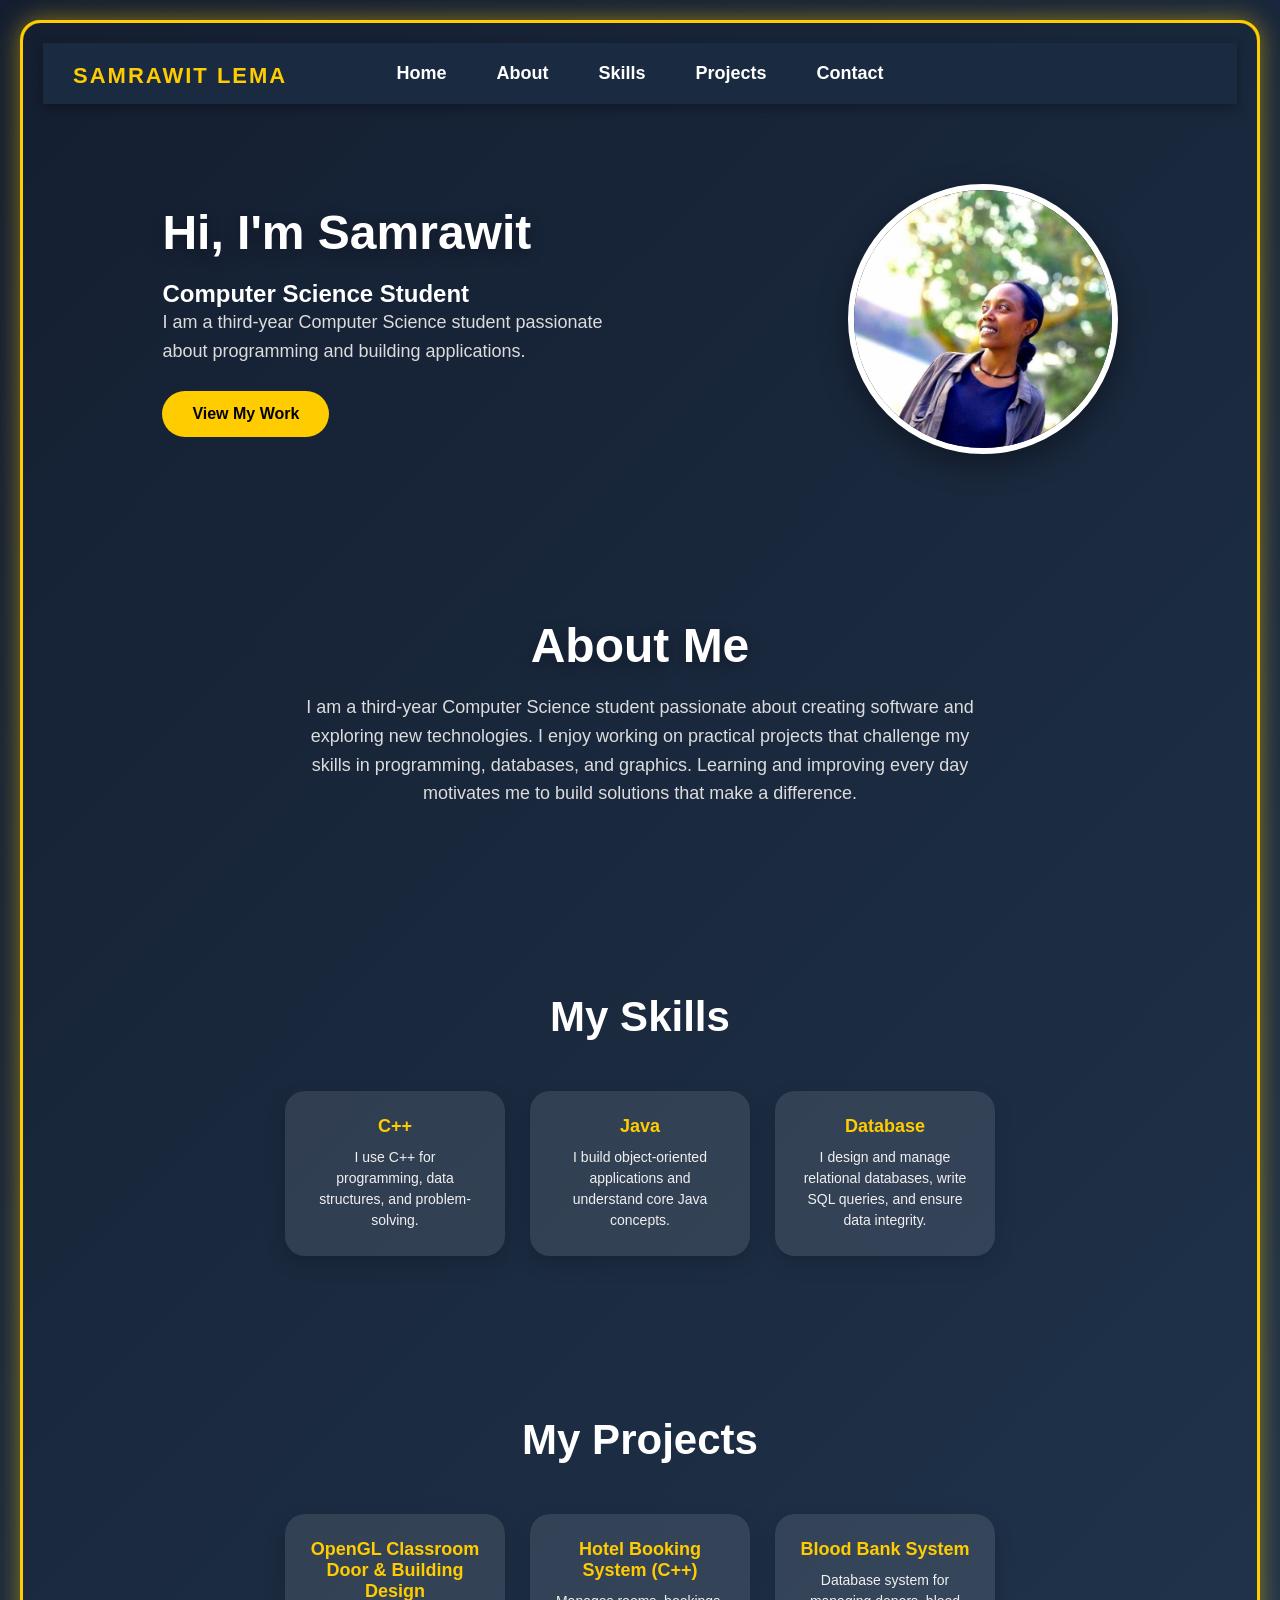
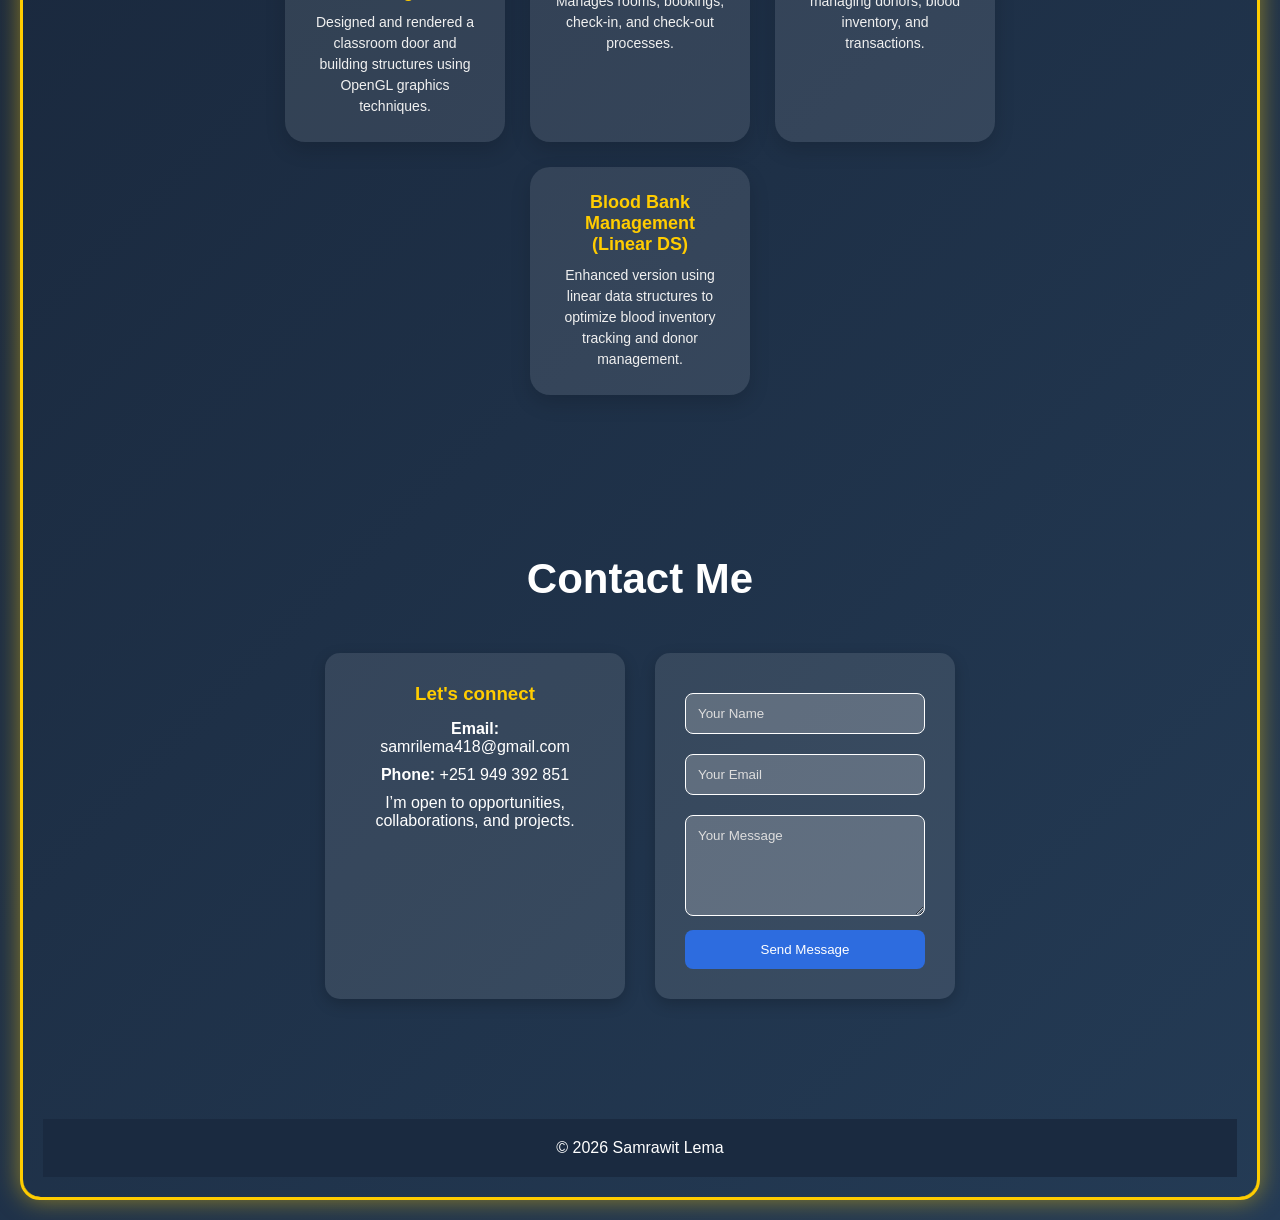
==== commit fcf17c13: "Add files via upload" ====
--- a/index.html
+++ b/index.html
@@ -15,7 +15,7 @@
     <div class="nav-container">
     
     <!-- LOGO -->
-    <div class="logo">SAMRAWIT</div>
+    <div class="logo">SAMRAWIT LEMA</div>
 
   <ul class="nav-menu">
     <li><a href="#home">Home</a></li>
@@ -26,13 +26,14 @@
   </ul>
 </nav>
 
-<!-- HOME -->
 <section id="home" class="hero">
   <div class="hero-content">
     <h1>Hi, I'm Samrawit</h1>
-    <p>Third-year Computer Science student passionate about programming and building applications.</p>
+    <h2><span class="highlight">Computer Science Student</span></h2>
+    <p>I am a third-year Computer Science student passionate about programming and building applications.</p>
     <a href="#projects" class="btn">View My Work</a>
   </div>
+
   <div class="hero-image">
     <img src="profile.jpg" alt="My Photo">
   </div>
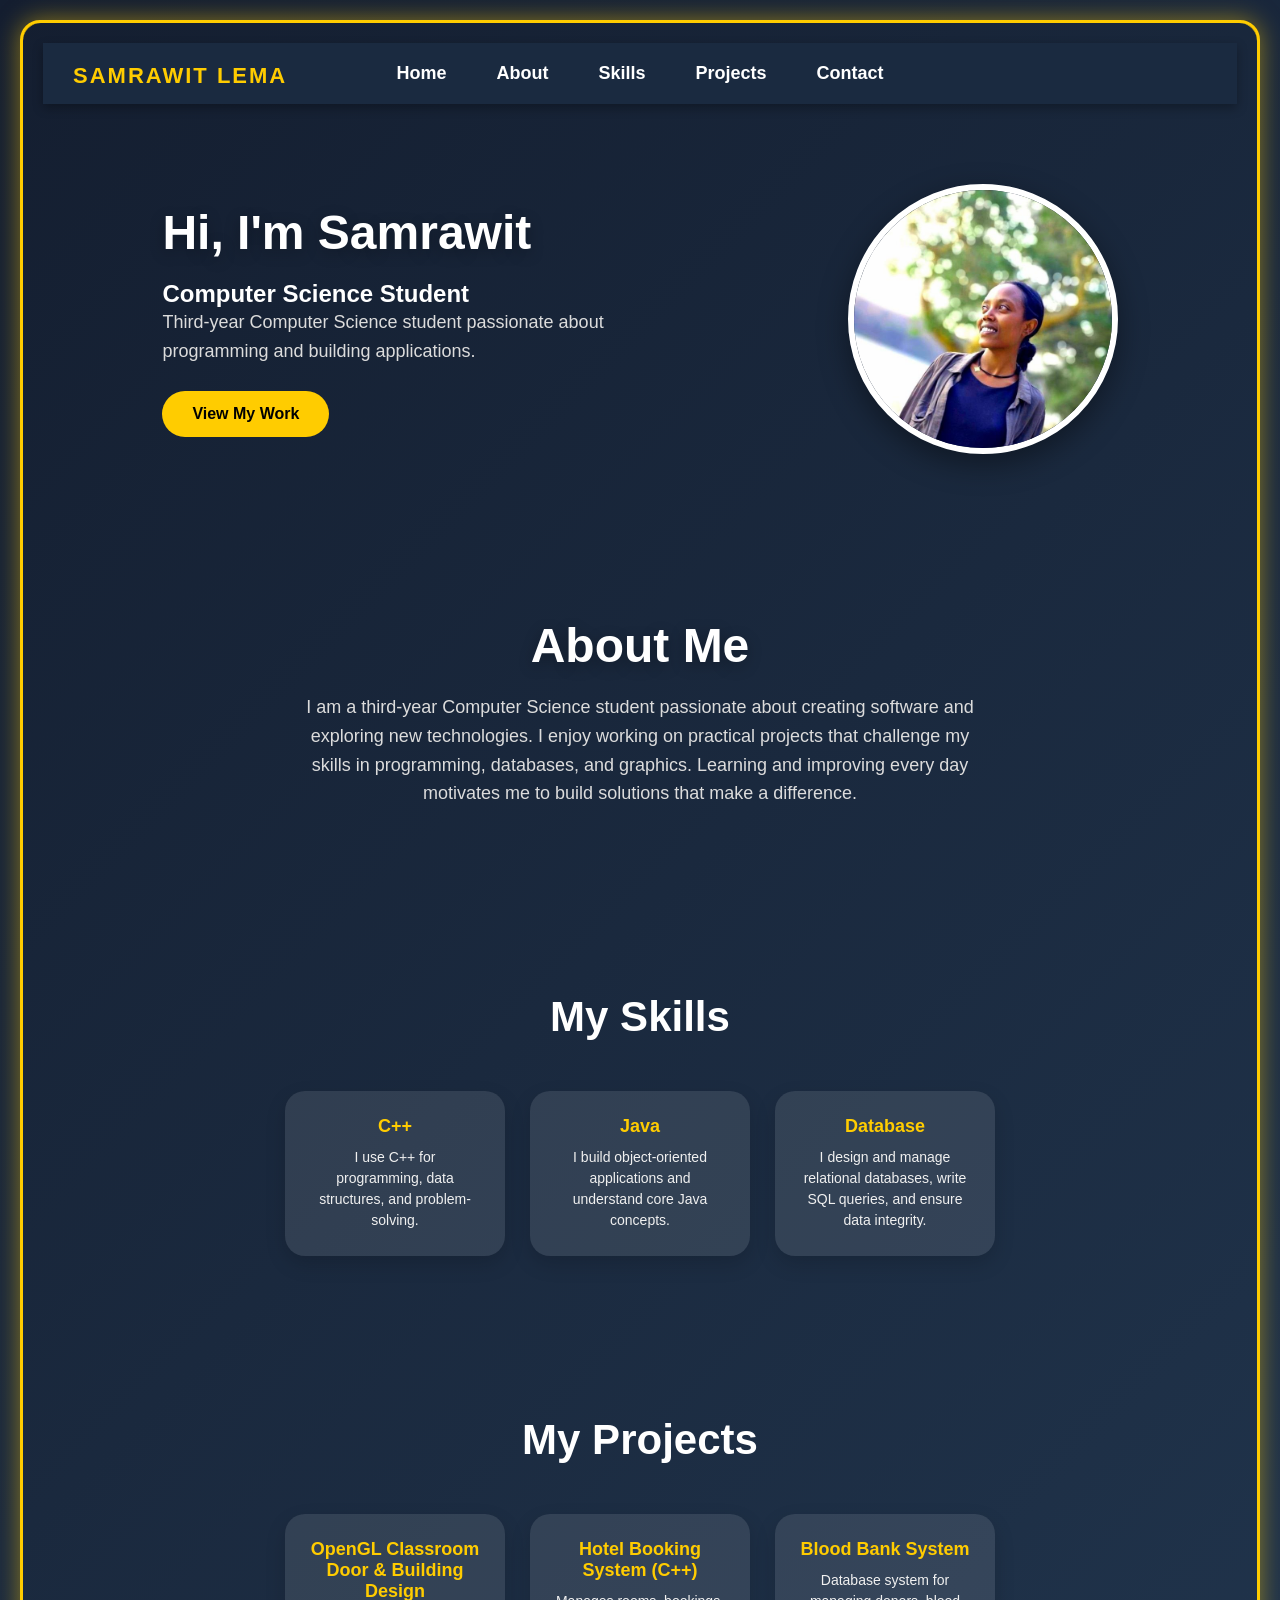
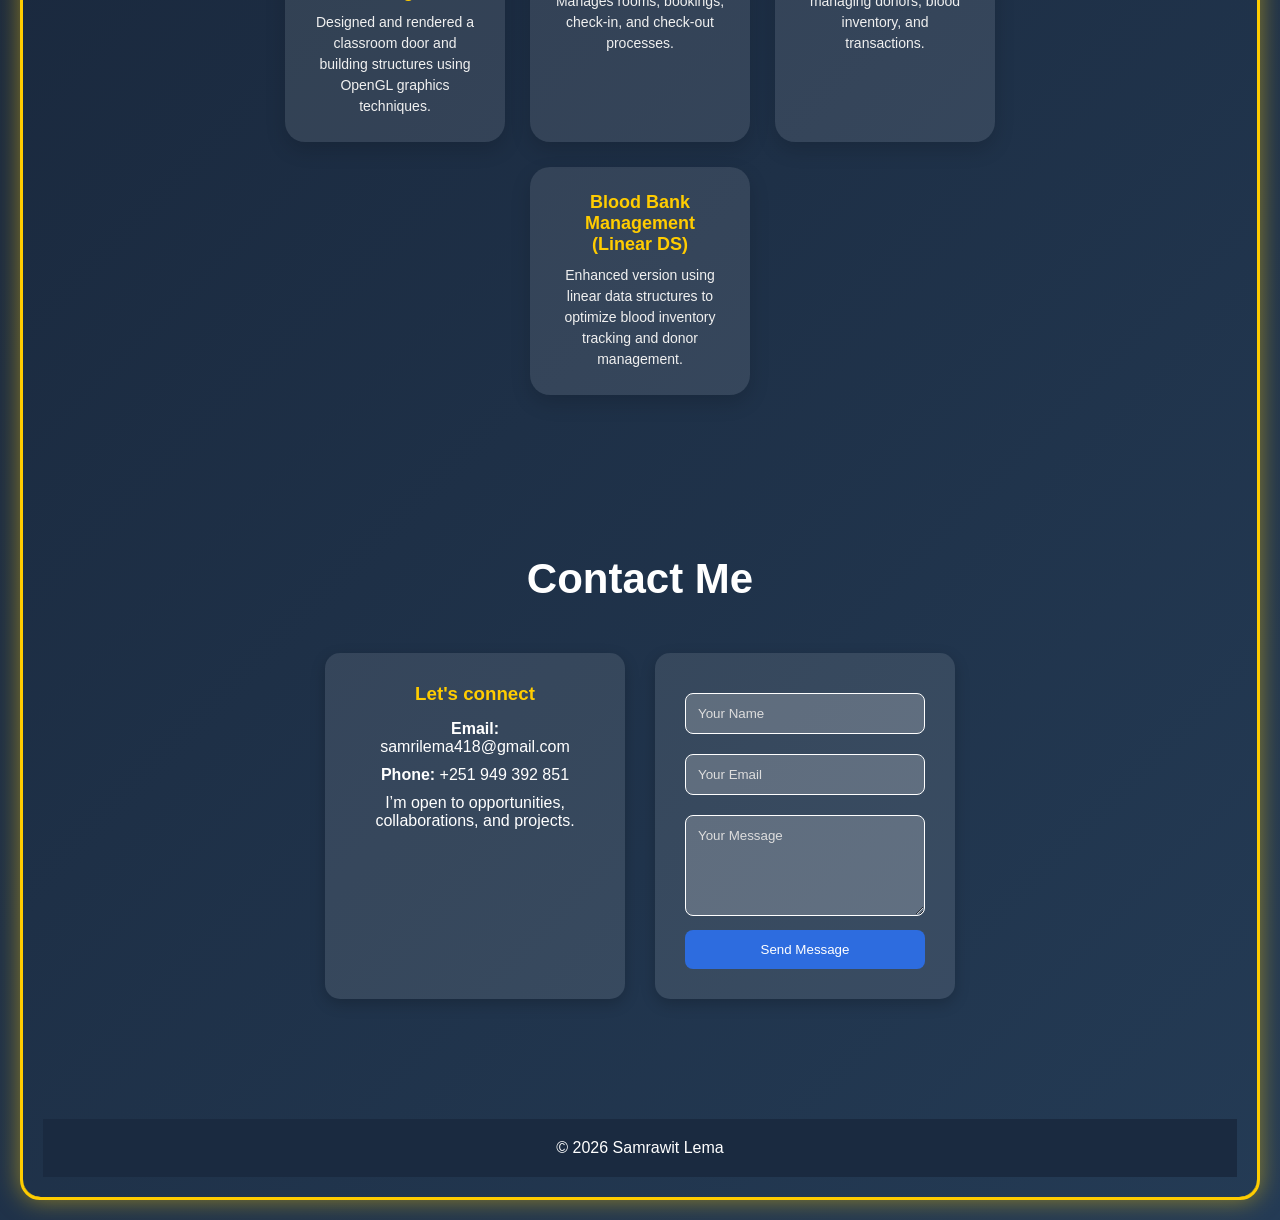
==== commit 57ece559: "Add files via upload" ====
--- a/index.html
+++ b/index.html
@@ -30,7 +30,7 @@
   <div class="hero-content">
     <h1>Hi, I'm Samrawit</h1>
     <h2><span class="highlight">Computer Science Student</span></h2>
-    <p>I am a third-year Computer Science student passionate about programming and building applications.</p>
+    <p>Third-year Computer Science student passionate about programming and building applications.</p>
     <a href="#projects" class="btn">View My Work</a>
   </div>
 
